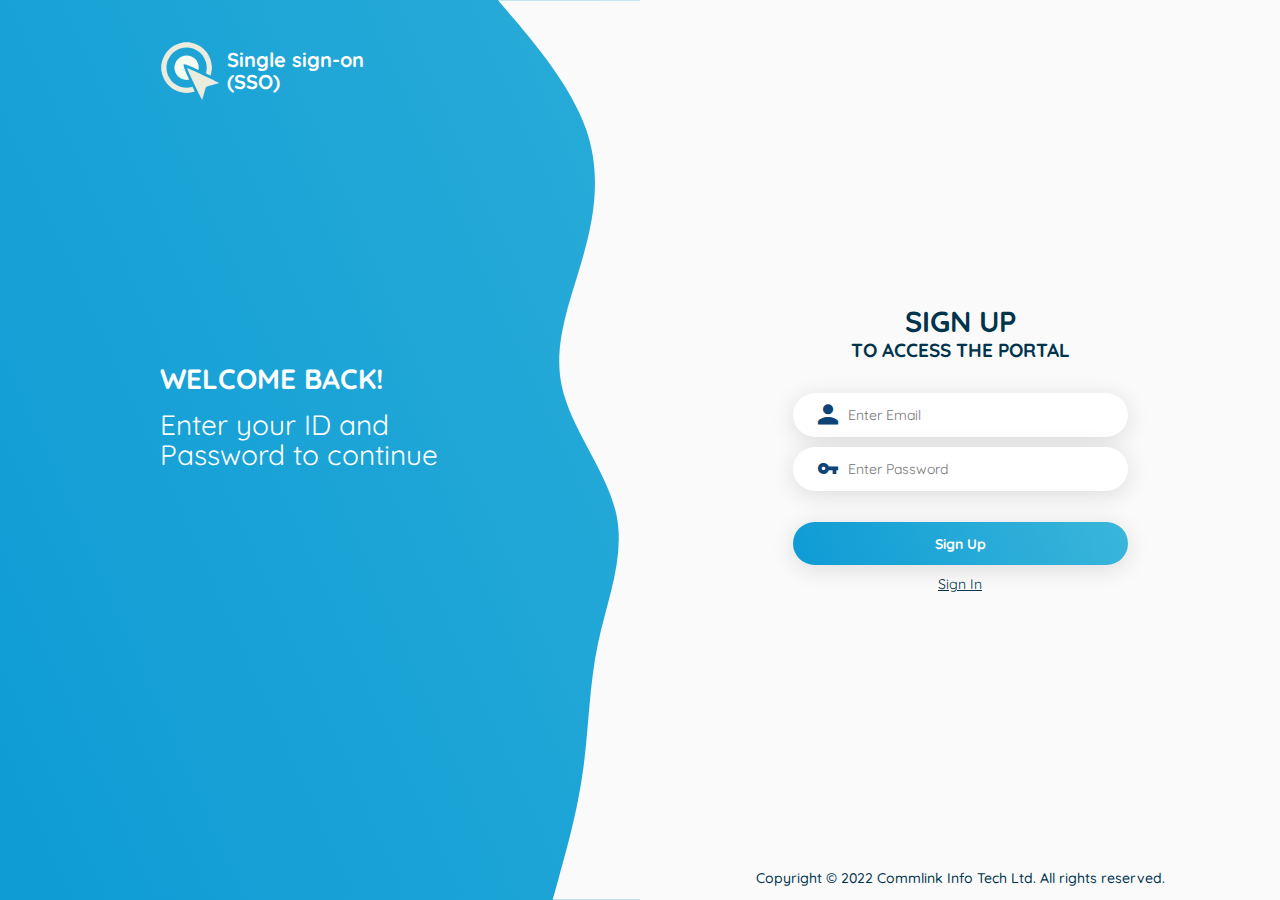
==== index.html @ ce375912 "dix errors index.html" ====
<!DOCTYPE html>
<html lang="en">

<head>
	<title>Single sign-on</title>
	<meta charset="UTF-8">
	<meta name="format-detection" content="telephone=no">
	<link rel="stylesheet" href="css/style.min.css?_v=20220908214740">
	<link rel="shortcut icon" href="favicon.ico">
	<meta name="viewport" content="width=device-width, initial-scale=1.0">
</head>

<body>
	<div class="wrapper">
		<main class="page page-homepage">
			<div class="page__container">
				<div class="page-welcome">
					<div class="page-welcome__wrapper">
						<a href="#" class="page-logo">
							<picture><source srcset="img/logo.webp" type="image/webp"><img class="page-logo__image" src="img/logo.png" alt="logo"></picture>
							<h2 class="page-logo__title">Single sign-on (SSO)</h2>
						</a>
						<div class="page-welcome-header">
							<h2 class="page-welcome__title">Welcome back!</h2>
							<p class="page-welcome__desc">Enter your ID and Password to continue</p>
						</div>
					</div>
				</div>
				<div class="page-sign">
					<div class="page-sign__wrapper">
						<div class="page-sign-body page-signUp">
							<h2 class="page-sign__title">sign up</h2>
							<h3 class="page-sign__subtitle">to access the portal</h3>
							<h3 class="page-sign__logged loggedTitle"></h3>
							<div class="sign-form">
								<div class="sign-form__email email"><input type="email" id="email" name="email" placeholder="Enter Email" maxlength="35"></div>
								<div class="sign-form__password password"><input type="password" id="password" name="password" placeholder="Enter Password" maxlength="30"></div>
								<input class="sign-form__button signUp" id="signUp" type="submit" name="signUp" value="Sign Up" />
								<input type="submit" class="sign-form__button login" id="login" name="login" value="Login" />
								<input type="submit" class="sign-form__button logout" id="logout" name="logout" value="logout" />
								<div class="sign-form__database showUsers"><input type="submit" class="sign-form__button " id="showUsers" name="showUsers" value="show all users" /></div>
								<button class="sign-form__subbutton goSignUp" type="submit">Sign Up</button>
								<button class="sign-form__subbutton goSignIn" type="submit">Sign In</button>
							</div>
						</div>
						<div class="page-sign__copy">Copyright © 2022 Commlink Info Tech Ltd. All rights reserved.</div>
					</div>
				</div>
			</div>
		</main>
	</div>
	

	<script src="js/app.min.js?_v=20220908214740"></script>

</body>



</html>
---- css/style.min.css ----
@font-face{font-family:icons;font-display:swap;src:url(../fonts/icons.woff2) format("woff2"),url(../fonts/icons.woff) format("woff");font-weight:400;font-style:normal}@font-face{font-family:Quicksand;font-display:swap;src:url(../fonts/Quicksand-Bold.woff2) format("woff2"),url(../fonts/Quicksand-Bold.woff) format("woff");font-weight:700;font-style:normal}@font-face{font-family:Quicksand;font-display:swap;src:url(../fonts/Quicksand-Medium.woff2) format("woff2"),url(../fonts/Quicksand-Medium.woff) format("woff");font-weight:500;font-style:normal}@font-face{font-family:Quicksand;font-display:swap;src:url(../fonts/Quicksand-Regular.woff2) format("woff2"),url(../fonts/Quicksand-Regular.woff) format("woff");font-weight:400;font-style:normal}.modal__close::before,.modal__content--alert::after,.modal__content--checked::after,.page-users__button::before,.sign-form__database::after,.sign-form__email::before,.sign-form__password::before,[class*=_icon-]:before{font-family:icons;font-style:normal;font-weight:400;font-variant:normal;text-transform:none;line-height:1;-webkit-font-smoothing:antialiased;-moz-osx-font-smoothing:grayscale}[class*=_icon-]:before{display:block}._icon-alert:before{content:"\e902"}._icon-arrow-btn:before{content:"\e903"}._icon-burger:before{content:"\e904"}._icon-check:before{content:"\e905"}._icon-close:before{content:"\e906"}._icon-close-arrow-back:before{content:"\e907"}._icon-database:before{content:"\e908"}._icon-home:before{content:"\e909"}._icon-password:before{content:"\e900"}._icon-user:before{content:"\e901"}*{padding:0;margin:0;border:0}*,:after,:before{-webkit-box-sizing:border-box;box-sizing:border-box}body,html{height:100%;min-width:320px}body{color:#00344d;line-height:1;font-family:Quicksand,sans-serif;font-size:.875rem;-ms-text-size-adjust:100%;-moz-text-size-adjust:100%;-webkit-text-size-adjust:100%;-webkit-font-smoothing:antialiased;-moz-osx-font-smoothing:grayscale}button,input,textarea{font-family:Quicksand,sans-serif;font-size:inherit}button{cursor:pointer;color:inherit;background-color:inherit}a{color:inherit}a:link,a:visited{text-decoration:none}a:hover{text-decoration:none}ul li{list-style:none}img{vertical-align:top}h1,h2,h3,h4,h5,h6{font-weight:inherit;font-size:inherit}.lock body{overflow:hidden;-ms-touch-action:none;touch-action:none}.wrapper{min-height:100%;display:-webkit-box;display:-ms-flexbox;display:flex;-webkit-box-orient:vertical;-webkit-box-direction:normal;-ms-flex-direction:column;flex-direction:column;overflow:hidden}.wrapper>main{-webkit-box-flex:1;-ms-flex:1 1 auto;flex:1 1 auto}.wrapper>*{min-width:0}body{background-color:#fafafa}.page{display:-webkit-box;display:-ms-flexbox;display:flex}.page__container{width:2560px;display:-webkit-box;display:-ms-flexbox;display:flex;-webkit-box-pack:justify;-ms-flex-pack:justify;justify-content:space-between;background:-o-linear-gradient(203.94deg,#3ab6da 0,#3ab6da .01%,#0f9cd5 96.92%);background:linear-gradient(246.06deg,#3ab6da 0,#3ab6da .01%,#0f9cd5 96.92%)}.page-logo{display:-webkit-box;display:-ms-flexbox;display:flex;-ms-flex-item-align:start;align-self:flex-start;-webkit-box-align:center;-ms-flex-align:center;align-items:center;gap:7px}.page-logo__title{width:137px;font-size:1.25rem;line-height:1.1}.page-welcome{position:relative;padding-top:40px;width:100%;height:100%;color:#fff;font-weight:700;font-size:1.75rem;display:-webkit-box;display:-ms-flexbox;display:flex;-ms-flex-wrap:wrap;flex-wrap:wrap;-ms-flex-line-pack:justify;align-content:space-between}.page-welcome::before{content:"";position:absolute;background:url(../img/ex.svg);background-repeat:no-repeat;background-size:contain;background-position:100% 100%;background-color:transparent;-webkit-transform:rotate(0);-ms-transform:rotate(0);transform:rotate(0);bottom:0;right:-40px;width:100%;height:100%}.page-welcome__wrapper{width:320px;margin:0 auto;height:50%;display:-webkit-box;display:-ms-flexbox;display:flex;-ms-flex-wrap:wrap;flex-wrap:wrap;-ms-flex-line-pack:justify;align-content:space-between}.page-welcome__desc,.page-welcome__title{line-height:1.0714285714}.page-welcome__title{padding-top:205px;margin:0 0 16px 0;text-transform:uppercase}.page-welcome__desc{width:320px;font-weight:400}.page-sign{background:#fafafa;width:100%;height:100%;display:-webkit-box;display:-ms-flexbox;display:flex;-webkit-box-orient:horizontal;-webkit-box-direction:reverse;-ms-flex-direction:row-reverse;flex-direction:row-reverse;-webkit-box-align:end;-ms-flex-align:end;align-items:end}.page-sign-body{width:100%}.page-sign__wrapper{margin:0 auto;width:420px;height:66%;display:-webkit-box;display:-ms-flexbox;display:flex;-webkit-box-align:end;-ms-flex-align:end;align-items:flex-end;-ms-flex-wrap:wrap;flex-wrap:wrap;-ms-flex-line-pack:justify;align-content:space-between;z-index:100}.page-sign-header{margin:0 auto}.page-sign__subtitle,.page-sign__title{text-align:center;font-weight:700;text-transform:uppercase}.page-sign__title{font-size:1.8125rem;line-height:1.0344827586}.page-sign__subtitle{font-size:1.1875rem;line-height:1.5789473684;margin:0 0 27px 0}.page-sign__logged{width:100%;text-align:center;font-size:1.1875rem;line-height:1.2105263158;margin:0 0 35px 0}.page-sign__copy{line-height:1.7142857143;font-weight:500;padding:10px 0;margin:0 auto}.sign-form{display:-webkit-box;display:-ms-flexbox;display:flex;-webkit-box-orient:vertical;-webkit-box-direction:normal;-ms-flex-direction:column;flex-direction:column;width:365px;margin:0 auto;padding-right:15px;padding-left:15px}.sign-form input{width:100%;-webkit-box-shadow:0 4px 23px rgba(0,0,0,.12);box-shadow:0 4px 23px rgba(0,0,0,.12);border-radius:50px;padding:13px 55px 13px 55px;margin-bottom:10px}.sign-form input[type=email]{padding:13px 25px 13px 55px}.sign-form__email,.sign-form__password{position:relative;width:100%}.sign-form__email::before,.sign-form__password::before{display:block;font-size:1.375rem;position:absolute;top:10px;left:24px;z-index:10;color:#0e4375}.sign-form__email::before{content:"\e901"}.sign-form__password{margin:0 0 21px 0}.sign-form__password::before{content:"\e900"}.sign-form__button,.sign-form__subbutton{cursor:pointer}.sign-form__button{font-weight:700;color:#fff;height:43px;background:-o-linear-gradient(203.94deg,#3ab6da 0,#0f9cd5 96.92%);background:linear-gradient(246.06deg,#3ab6da 0,#0f9cd5 96.92%);border-radius:25px;margin:0 0 24px 0}.sign-form__subbutton{border:transparent;text-decoration:underline}.sign-form__database{position:relative;width:100%}.sign-form__database::after{content:"\e908";font-size:1.375rem;position:absolute;top:11px;right:30px;z-index:10;color:#fff;width:20px;height:20px}.users{padding:15px;background-color:#fafafa}.users__title{font-size:2rem;font-weight:700}.users__emails{display:-webkit-box;display:-ms-flexbox;display:flex;padding:10px}@supports (font-size:clamp(0.875rem ,0.7857142857rem + 0.4464285714vw ,1.5rem)){.users__emails{font-size:clamp(.875rem ,.7857142857rem + .4464285714vw ,1.5rem)}}@supports not (font-size:clamp(0.875rem ,0.7857142857rem + 0.4464285714vw ,1.5rem)){.users__emails{font-size:calc(.875rem + .625 * (100vw - 20rem)/ 140)}}.users__emails ul{padding:10px}.users__emails ul li{display:-webkit-box;display:-ms-flexbox;display:flex;position:relative;font-weight:500;margin-bottom:18px}.users__emails ul li::after{content:"";display:block;position:absolute;top:2px;left:-25px;width:20px;height:20px;background:url(../img/firebase.svg) center/cover no-repeat}[class*=-ibg]{position:relative}[class*=-ibg] img{position:absolute;width:100%;height:100%;top:0;left:0;-o-object-fit:cover;object-fit:cover}[class*=-ibg_contain] img{-o-object-fit:contain;object-fit:contain}.button:focus-visible,a:focus-visible{-webkit-transition:0s;-o-transition:0s;transition:0s;outline:3px solid #036fc6;outline-offset:2px}#login,#logout,.goSignUp,.loggedTitle{display:none}.modal{position:absolute;display:none;width:100%;height:100%;top:0;left:0;bottom:0;right:0}.modal.is-visible{display:-webkit-box;display:-ms-flexbox;display:flex}.modal__content{position:absolute;margin:0 auto;top:-70px;left:0;right:0;display:-webkit-box;display:-ms-flexbox;display:flex;-webkit-box-align:center;-ms-flex-align:center;align-items:center;-webkit-box-pack:center;-ms-flex-pack:center;justify-content:center;width:-webkit-fit-content;width:-moz-fit-content;width:fit-content;height:70px;background-color:#fff;border-radius:10px;-webkit-box-shadow:0 2px 3px 0 rgba(60,64,67,.3),0 6px 10px 4px rgba(60,64,67,.15);box-shadow:0 2px 3px 0 rgba(60,64,67,.3),0 6px 10px 4px rgba(60,64,67,.15)}.modal__content--checked::after{display:block;content:"\e905";font-size:2.25rem;position:absolute;top:16px;right:15px;z-index:999999;color:#07cc28}.modal__content--alert::after{display:block;content:"\e902";font-size:2.25rem;position:absolute;top:16px;right:15px;color:#f1e313;z-index:1}.modal__close{position:absolute;top:3px;left:3px}.modal__close::before{display:block;content:"\e906";font-size:1.125rem}.modal__text{display:-webkit-box;display:-ms-flexbox;display:flex;padding:120px;font-size:1.125rem}@-webkit-keyframes loadAlert{0%{top:-70px}100%{top:10px}}@keyframes loadAlert{0%{top:-70px}100%{top:10px}}@-webkit-keyframes closeAlert{0%{top:10px}100%{top:-70px}}@keyframes closeAlert{0%{top:10px}100%{top:-70px}}.header__container{display:-webkit-box;display:-ms-flexbox;display:flex;-webkit-box-align:center;-ms-flex-align:center;align-items:center;-webkit-box-pack:justify;-ms-flex-pack:justify;justify-content:space-between;background-color:#0e4375;color:#fff;padding:0 15px}.page-logo-users{padding-bottom:0}.page-users__button{position:relative;display:-webkit-box;display:-ms-flexbox;display:flex;-webkit-box-align:center;-ms-flex-align:center;align-items:center;font-size:1.1875rem}.page-users__button::before{content:"\e909";font-size:1.375rem;position:absolute;color:#fff;background-color:#fff;border-radius:50%;padding:8px;left:-44px;display:-webkit-box;display:-ms-flexbox;display:flex;-webkit-box-pack:center;-ms-flex-pack:center;justify-content:center;-webkit-box-align:center;-ms-flex-align:center;align-items:center;color:#0e4375}@media (max-width:47.99875em){.page__container{-webkit-box-orient:vertical;-webkit-box-direction:normal;-ms-flex-direction:column;flex-direction:column;-webkit-box-align:center;-ms-flex-align:center;align-items:center;-webkit-box-pack:center;-ms-flex-pack:center;justify-content:center}.page-logo{padding-bottom:30px}.page-logo__title{width:100%}.page-welcome{height:60%;padding-top:30px;background:url(../img/vector1.svg);background-repeat:no-repeat;background-color:transparent;background-size:contain;background-position:100% 100%}.page-welcome::before{display:none}.page-welcome-header{text-align:center}.page-welcome__wrapper{height:100%;-ms-flex-line-pack:start;align-content:start;-webkit-box-pack:center;-ms-flex-pack:center;justify-content:center}.page-welcome__title{padding-top:10px}.page-welcome__desc{padding-bottom:110px}.page-sign{-webkit-box-align:start;-ms-flex-align:start;align-items:flex-start;margin-top:-1px}.page-sign__wrapper{height:100%;width:100%;max-width:600px;-webkit-box-pack:center;-ms-flex-pack:center;justify-content:center}.page-sign__copy{padding:10px 35px;font-size:12px;text-align:center}.sign-form{width:100%;-webkit-box-align:center;-ms-flex-align:center;align-items:center}.sign-form input{display:-webkit-box;display:-ms-flexbox;display:flex;-webkit-box-pack:center;-ms-flex-pack:center;justify-content:center}}@media (max-width:29.99875em){.page-sign__logged{font-size:.9375rem}.modal__content{width:95%;margin:0 10px}.modal__text{padding:15px;font-size:.875rem}.users-logo__title{display:none}}@media (max-height:600px){.page-welcome::before{right:-25px}}
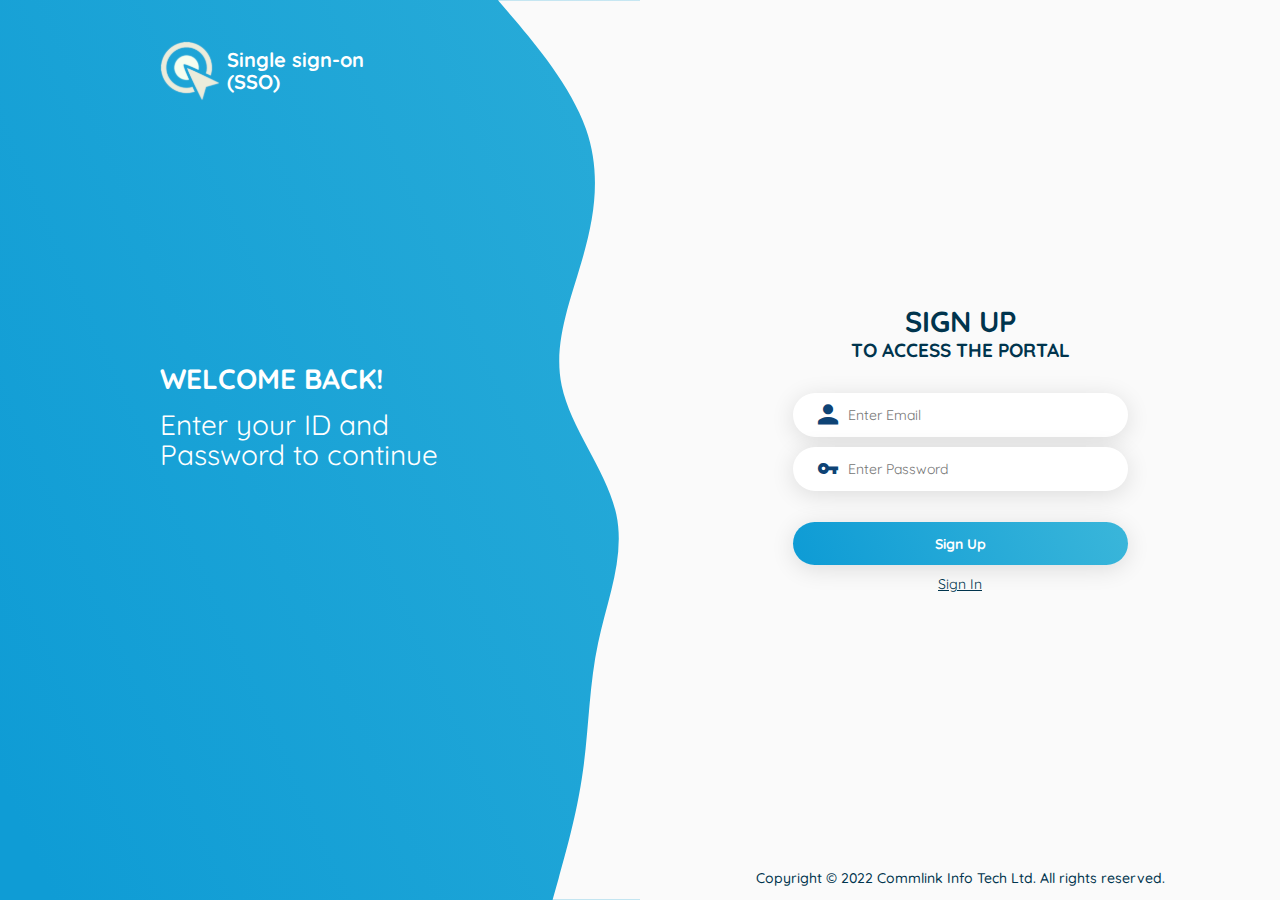
==== commit 7d537c23: "fix img" ====
--- a/index.html
+++ b/index.html
@@ -5,7 +5,7 @@
 	<title>Single sign-on</title>
 	<meta charset="UTF-8">
 	<meta name="format-detection" content="telephone=no">
-	<link rel="stylesheet" href="css/style.min.css?_v=20220908214740">
+	<link rel="stylesheet" href="css/style.min.css?_v=20220908223127">
 	<link rel="shortcut icon" href="favicon.ico">
 	<meta name="viewport" content="width=device-width, initial-scale=1.0">
 </head>
@@ -17,7 +17,7 @@
 				<div class="page-welcome">
 					<div class="page-welcome__wrapper">
 						<a href="#" class="page-logo">
-							<picture><source srcset="img/logo.webp" type="image/webp"><img class="page-logo__image" src="img/logo.png" alt="logo"></picture>
+							<img class="page-logo__image" src="img/logo.svg" alt="logo">
 							<h2 class="page-logo__title">Single sign-on (SSO)</h2>
 						</a>
 						<div class="page-welcome-header">
@@ -31,7 +31,7 @@
 						<div class="page-sign-body page-signUp">
 							<h2 class="page-sign__title">sign up</h2>
 							<h3 class="page-sign__subtitle">to access the portal</h3>
-							<h3 class="page-sign__logged loggedTitle"></h3>
+							<h3 class="page-sign__logged loggedTitle">Welcome user</h3>
 							<div class="sign-form">
 								<div class="sign-form__email email"><input type="email" id="email" name="email" placeholder="Enter Email" maxlength="35"></div>
 								<div class="sign-form__password password"><input type="password" id="password" name="password" placeholder="Enter Password" maxlength="30"></div>
@@ -47,11 +47,20 @@
 					</div>
 				</div>
 			</div>
-		</main>
 	</div>
-	
+	<div id="modal" aria-hidden="true" class="modal">
+		<div class="modal__wrapper">
+			<div class="modal__content">
+				<div class="modal__text">
+				</div>
+			</div>
+		</div>
+	</div>
 
-	<script src="js/app.min.js?_v=20220908214740"></script>
+
+	</main>
+	</div>
+	<script src="js/app.min.js?_v=20220908223127"></script>
 
 </body>
 
--- a/css/style.min.css
+++ b/css/style.min.css
@@ -1 +1 @@
-@font-face{font-family:icons;font-display:swap;src:url(../fonts/icons.woff2) format("woff2"),url(../fonts/icons.woff) format("woff");font-weight:400;font-style:normal}@font-face{font-family:Quicksand;font-display:swap;src:url(../fonts/Quicksand-Bold.woff2) format("woff2"),url(../fonts/Quicksand-Bold.woff) format("woff");font-weight:700;font-style:normal}@font-face{font-family:Quicksand;font-display:swap;src:url(../fonts/Quicksand-Medium.woff2) format("woff2"),url(../fonts/Quicksand-Medium.woff) format("woff");font-weight:500;font-style:normal}@font-face{font-family:Quicksand;font-display:swap;src:url(../fonts/Quicksand-Regular.woff2) format("woff2"),url(../fonts/Quicksand-Regular.woff) format("woff");font-weight:400;font-style:normal}.modal__close::before,.modal__content--alert::after,.modal__content--checked::after,.page-users__button::before,.sign-form__database::after,.sign-form__email::before,.sign-form__password::before,[class*=_icon-]:before{font-family:icons;font-style:normal;font-weight:400;font-variant:normal;text-transform:none;line-height:1;-webkit-font-smoothing:antialiased;-moz-osx-font-smoothing:grayscale}[class*=_icon-]:before{display:block}._icon-alert:before{content:"\e902"}._icon-arrow-btn:before{content:"\e903"}._icon-burger:before{content:"\e904"}._icon-check:before{content:"\e905"}._icon-close:before{content:"\e906"}._icon-close-arrow-back:before{content:"\e907"}._icon-database:before{content:"\e908"}._icon-home:before{content:"\e909"}._icon-password:before{content:"\e900"}._icon-user:before{content:"\e901"}*{padding:0;margin:0;border:0}*,:after,:before{-webkit-box-sizing:border-box;box-sizing:border-box}body,html{height:100%;min-width:320px}body{color:#00344d;line-height:1;font-family:Quicksand,sans-serif;font-size:.875rem;-ms-text-size-adjust:100%;-moz-text-size-adjust:100%;-webkit-text-size-adjust:100%;-webkit-font-smoothing:antialiased;-moz-osx-font-smoothing:grayscale}button,input,textarea{font-family:Quicksand,sans-serif;font-size:inherit}button{cursor:pointer;color:inherit;background-color:inherit}a{color:inherit}a:link,a:visited{text-decoration:none}a:hover{text-decoration:none}ul li{list-style:none}img{vertical-align:top}h1,h2,h3,h4,h5,h6{font-weight:inherit;font-size:inherit}.lock body{overflow:hidden;-ms-touch-action:none;touch-action:none}.wrapper{min-height:100%;display:-webkit-box;display:-ms-flexbox;display:flex;-webkit-box-orient:vertical;-webkit-box-direction:normal;-ms-flex-direction:column;flex-direction:column;overflow:hidden}.wrapper>main{-webkit-box-flex:1;-ms-flex:1 1 auto;flex:1 1 auto}.wrapper>*{min-width:0}body{background-color:#fafafa}.page{display:-webkit-box;display:-ms-flexbox;display:flex}.page__container{width:2560px;display:-webkit-box;display:-ms-flexbox;display:flex;-webkit-box-pack:justify;-ms-flex-pack:justify;justify-content:space-between;background:-o-linear-gradient(203.94deg,#3ab6da 0,#3ab6da .01%,#0f9cd5 96.92%);background:linear-gradient(246.06deg,#3ab6da 0,#3ab6da .01%,#0f9cd5 96.92%)}.page-logo{display:-webkit-box;display:-ms-flexbox;display:flex;-ms-flex-item-align:start;align-self:flex-start;-webkit-box-align:center;-ms-flex-align:center;align-items:center;gap:7px}.page-logo__title{width:137px;font-size:1.25rem;line-height:1.1}.page-welcome{position:relative;padding-top:40px;width:100%;height:100%;color:#fff;font-weight:700;font-size:1.75rem;display:-webkit-box;display:-ms-flexbox;display:flex;-ms-flex-wrap:wrap;flex-wrap:wrap;-ms-flex-line-pack:justify;align-content:space-between}.page-welcome::before{content:"";position:absolute;background:url(../img/ex.svg);background-repeat:no-repeat;background-size:contain;background-position:100% 100%;background-color:transparent;-webkit-transform:rotate(0);-ms-transform:rotate(0);transform:rotate(0);bottom:0;right:-40px;width:100%;height:100%}.page-welcome__wrapper{width:320px;margin:0 auto;height:50%;display:-webkit-box;display:-ms-flexbox;display:flex;-ms-flex-wrap:wrap;flex-wrap:wrap;-ms-flex-line-pack:justify;align-content:space-between}.page-welcome__desc,.page-welcome__title{line-height:1.0714285714}.page-welcome__title{padding-top:205px;margin:0 0 16px 0;text-transform:uppercase}.page-welcome__desc{width:320px;font-weight:400}.page-sign{background:#fafafa;width:100%;height:100%;display:-webkit-box;display:-ms-flexbox;display:flex;-webkit-box-orient:horizontal;-webkit-box-direction:reverse;-ms-flex-direction:row-reverse;flex-direction:row-reverse;-webkit-box-align:end;-ms-flex-align:end;align-items:end}.page-sign-body{width:100%}.page-sign__wrapper{margin:0 auto;width:420px;height:66%;display:-webkit-box;display:-ms-flexbox;display:flex;-webkit-box-align:end;-ms-flex-align:end;align-items:flex-end;-ms-flex-wrap:wrap;flex-wrap:wrap;-ms-flex-line-pack:justify;align-content:space-between;z-index:100}.page-sign-header{margin:0 auto}.page-sign__subtitle,.page-sign__title{text-align:center;font-weight:700;text-transform:uppercase}.page-sign__title{font-size:1.8125rem;line-height:1.0344827586}.page-sign__subtitle{font-size:1.1875rem;line-height:1.5789473684;margin:0 0 27px 0}.page-sign__logged{width:100%;text-align:center;font-size:1.1875rem;line-height:1.2105263158;margin:0 0 35px 0}.page-sign__copy{line-height:1.7142857143;font-weight:500;padding:10px 0;margin:0 auto}.sign-form{display:-webkit-box;display:-ms-flexbox;display:flex;-webkit-box-orient:vertical;-webkit-box-direction:normal;-ms-flex-direction:column;flex-direction:column;width:365px;margin:0 auto;padding-right:15px;padding-left:15px}.sign-form input{width:100%;-webkit-box-shadow:0 4px 23px rgba(0,0,0,.12);box-shadow:0 4px 23px rgba(0,0,0,.12);border-radius:50px;padding:13px 55px 13px 55px;margin-bottom:10px}.sign-form input[type=email]{padding:13px 25px 13px 55px}.sign-form__email,.sign-form__password{position:relative;width:100%}.sign-form__email::before,.sign-form__password::before{display:block;font-size:1.375rem;position:absolute;top:10px;left:24px;z-index:10;color:#0e4375}.sign-form__email::before{content:"\e901"}.sign-form__password{margin:0 0 21px 0}.sign-form__password::before{content:"\e900"}.sign-form__button,.sign-form__subbutton{cursor:pointer}.sign-form__button{font-weight:700;color:#fff;height:43px;background:-o-linear-gradient(203.94deg,#3ab6da 0,#0f9cd5 96.92%);background:linear-gradient(246.06deg,#3ab6da 0,#0f9cd5 96.92%);border-radius:25px;margin:0 0 24px 0}.sign-form__subbutton{border:transparent;text-decoration:underline}.sign-form__database{position:relative;width:100%}.sign-form__database::after{content:"\e908";font-size:1.375rem;position:absolute;top:11px;right:30px;z-index:10;color:#fff;width:20px;height:20px}.users{padding:15px;background-color:#fafafa}.users__title{font-size:2rem;font-weight:700}.users__emails{display:-webkit-box;display:-ms-flexbox;display:flex;padding:10px}@supports (font-size:clamp(0.875rem ,0.7857142857rem + 0.4464285714vw ,1.5rem)){.users__emails{font-size:clamp(.875rem ,.7857142857rem + .4464285714vw ,1.5rem)}}@supports not (font-size:clamp(0.875rem ,0.7857142857rem + 0.4464285714vw ,1.5rem)){.users__emails{font-size:calc(.875rem + .625 * (100vw - 20rem)/ 140)}}.users__emails ul{padding:10px}.users__emails ul li{display:-webkit-box;display:-ms-flexbox;display:flex;position:relative;font-weight:500;margin-bottom:18px}.users__emails ul li::after{content:"";display:block;position:absolute;top:2px;left:-25px;width:20px;height:20px;background:url(../img/firebase.svg) center/cover no-repeat}[class*=-ibg]{position:relative}[class*=-ibg] img{position:absolute;width:100%;height:100%;top:0;left:0;-o-object-fit:cover;object-fit:cover}[class*=-ibg_contain] img{-o-object-fit:contain;object-fit:contain}.button:focus-visible,a:focus-visible{-webkit-transition:0s;-o-transition:0s;transition:0s;outline:3px solid #036fc6;outline-offset:2px}#login,#logout,.goSignUp,.loggedTitle{display:none}.modal{position:absolute;display:none;width:100%;height:100%;top:0;left:0;bottom:0;right:0}.modal.is-visible{display:-webkit-box;display:-ms-flexbox;display:flex}.modal__content{position:absolute;margin:0 auto;top:-70px;left:0;right:0;display:-webkit-box;display:-ms-flexbox;display:flex;-webkit-box-align:center;-ms-flex-align:center;align-items:center;-webkit-box-pack:center;-ms-flex-pack:center;justify-content:center;width:-webkit-fit-content;width:-moz-fit-content;width:fit-content;height:70px;background-color:#fff;border-radius:10px;-webkit-box-shadow:0 2px 3px 0 rgba(60,64,67,.3),0 6px 10px 4px rgba(60,64,67,.15);box-shadow:0 2px 3px 0 rgba(60,64,67,.3),0 6px 10px 4px rgba(60,64,67,.15)}.modal__content--checked::after{display:block;content:"\e905";font-size:2.25rem;position:absolute;top:16px;right:15px;z-index:999999;color:#07cc28}.modal__content--alert::after{display:block;content:"\e902";font-size:2.25rem;position:absolute;top:16px;right:15px;color:#f1e313;z-index:1}.modal__close{position:absolute;top:3px;left:3px}.modal__close::before{display:block;content:"\e906";font-size:1.125rem}.modal__text{display:-webkit-box;display:-ms-flexbox;display:flex;padding:120px;font-size:1.125rem}@-webkit-keyframes loadAlert{0%{top:-70px}100%{top:10px}}@keyframes loadAlert{0%{top:-70px}100%{top:10px}}@-webkit-keyframes closeAlert{0%{top:10px}100%{top:-70px}}@keyframes closeAlert{0%{top:10px}100%{top:-70px}}.header__container{display:-webkit-box;display:-ms-flexbox;display:flex;-webkit-box-align:center;-ms-flex-align:center;align-items:center;-webkit-box-pack:justify;-ms-flex-pack:justify;justify-content:space-between;background-color:#0e4375;color:#fff;padding:0 15px}.page-logo-users{padding-bottom:0}.page-users__button{position:relative;display:-webkit-box;display:-ms-flexbox;display:flex;-webkit-box-align:center;-ms-flex-align:center;align-items:center;font-size:1.1875rem}.page-users__button::before{content:"\e909";font-size:1.375rem;position:absolute;color:#fff;background-color:#fff;border-radius:50%;padding:8px;left:-44px;display:-webkit-box;display:-ms-flexbox;display:flex;-webkit-box-pack:center;-ms-flex-pack:center;justify-content:center;-webkit-box-align:center;-ms-flex-align:center;align-items:center;color:#0e4375}@media (max-width:47.99875em){.page__container{-webkit-box-orient:vertical;-webkit-box-direction:normal;-ms-flex-direction:column;flex-direction:column;-webkit-box-align:center;-ms-flex-align:center;align-items:center;-webkit-box-pack:center;-ms-flex-pack:center;justify-content:center}.page-logo{padding-bottom:30px}.page-logo__title{width:100%}.page-welcome{height:60%;padding-top:30px;background:url(../img/vector1.svg);background-repeat:no-repeat;background-color:transparent;background-size:contain;background-position:100% 100%}.page-welcome::before{display:none}.page-welcome-header{text-align:center}.page-welcome__wrapper{height:100%;-ms-flex-line-pack:start;align-content:start;-webkit-box-pack:center;-ms-flex-pack:center;justify-content:center}.page-welcome__title{padding-top:10px}.page-welcome__desc{padding-bottom:110px}.page-sign{-webkit-box-align:start;-ms-flex-align:start;align-items:flex-start;margin-top:-1px}.page-sign__wrapper{height:100%;width:100%;max-width:600px;-webkit-box-pack:center;-ms-flex-pack:center;justify-content:center}.page-sign__copy{padding:10px 35px;font-size:12px;text-align:center}.sign-form{width:100%;-webkit-box-align:center;-ms-flex-align:center;align-items:center}.sign-form input{display:-webkit-box;display:-ms-flexbox;display:flex;-webkit-box-pack:center;-ms-flex-pack:center;justify-content:center}}@media (max-width:29.99875em){.page-sign__logged{font-size:.9375rem}.modal__content{width:95%;margin:0 10px}.modal__text{padding:15px;font-size:.875rem}.users-logo__title{display:none}}@media (max-height:600px){.page-welcome::before{right:-25px}}+@font-face{font-family:icons;font-display:swap;src:url(../fonts/icons.woff2) format("woff2"),url(../fonts/icons.woff) format("woff");font-weight:400;font-style:normal}@font-face{font-family:Quicksand;font-display:swap;src:url(../fonts/Quicksand-Bold.woff2) format("woff2"),url(../fonts/Quicksand-Bold.woff) format("woff");font-weight:700;font-style:normal}@font-face{font-family:Quicksand;font-display:swap;src:url(../fonts/Quicksand-Medium.woff2) format("woff2"),url(../fonts/Quicksand-Medium.woff) format("woff");font-weight:500;font-style:normal}@font-face{font-family:Quicksand;font-display:swap;src:url(../fonts/Quicksand-Regular.woff2) format("woff2"),url(../fonts/Quicksand-Regular.woff) format("woff");font-weight:400;font-style:normal}.modal__close::before,.modal__content--alert::after,.modal__content--checked::after,.page-users__button::before,.sign-form__database::after,.sign-form__email::before,.sign-form__password::before,[class*=_icon-]:before{font-family:icons;font-style:normal;font-weight:400;font-variant:normal;text-transform:none;line-height:1;-webkit-font-smoothing:antialiased;-moz-osx-font-smoothing:grayscale}[class*=_icon-]:before{display:block}._icon-alert:before{content:"\e902"}._icon-arrow-btn:before{content:"\e903"}._icon-burger:before{content:"\e904"}._icon-check:before{content:"\e905"}._icon-close:before{content:"\e906"}._icon-close-arrow-back:before{content:"\e907"}._icon-database:before{content:"\e908"}._icon-home:before{content:"\e909"}._icon-password:before{content:"\e900"}._icon-user:before{content:"\e901"}*{padding:0;margin:0;border:0}*,:after,:before{-webkit-box-sizing:border-box;box-sizing:border-box}body,html{height:100%;min-width:320px}body{color:#00344d;line-height:1;font-family:Quicksand,sans-serif;font-size:.875rem;-ms-text-size-adjust:100%;-moz-text-size-adjust:100%;-webkit-text-size-adjust:100%;-webkit-font-smoothing:antialiased;-moz-osx-font-smoothing:grayscale}button,input,textarea{font-family:Quicksand,sans-serif;font-size:inherit}button{cursor:pointer;color:inherit;background-color:inherit}a{color:inherit}a:link,a:visited{text-decoration:none}a:hover{text-decoration:none}ul li{list-style:none}img{vertical-align:top}h1,h2,h3,h4,h5,h6{font-weight:inherit;font-size:inherit}.lock body{overflow:hidden;-ms-touch-action:none;touch-action:none}.wrapper{min-height:100%;display:-webkit-box;display:-ms-flexbox;display:flex;-webkit-box-orient:vertical;-webkit-box-direction:normal;-ms-flex-direction:column;flex-direction:column;overflow:hidden}.wrapper>main{-webkit-box-flex:1;-ms-flex:1 1 auto;flex:1 1 auto}.wrapper>*{min-width:0}body{background-color:#fafafa}.page{display:-webkit-box;display:-ms-flexbox;display:flex}.page__container{width:2560px;display:-webkit-box;display:-ms-flexbox;display:flex;-webkit-box-pack:justify;-ms-flex-pack:justify;justify-content:space-between;background:-o-linear-gradient(203.94deg,#3ab6da 0,#3ab6da .01%,#0f9cd5 96.92%);background:linear-gradient(246.06deg,#3ab6da 0,#3ab6da .01%,#0f9cd5 96.92%)}.page-logo{display:-webkit-box;display:-ms-flexbox;display:flex;-ms-flex-item-align:start;align-self:flex-start;-webkit-box-align:center;-ms-flex-align:center;align-items:center;gap:7px}.page-logo__title{width:137px;font-size:1.25rem;line-height:1.1}.page-welcome{position:relative;padding-top:40px;width:100%;height:100%;color:#fff;font-weight:700;font-size:1.75rem;display:-webkit-box;display:-ms-flexbox;display:flex;-ms-flex-wrap:wrap;flex-wrap:wrap;-ms-flex-line-pack:justify;align-content:space-between}.page-welcome::before{content:"";position:absolute;background:url(../img/vector.svg);background-repeat:no-repeat;background-size:contain;background-position:100% 100%;background-color:transparent;-webkit-transform:rotate(0);-ms-transform:rotate(0);transform:rotate(0);bottom:0;right:-40px;width:100%;height:100%}.page-welcome__wrapper{width:320px;margin:0 auto;height:50%;display:-webkit-box;display:-ms-flexbox;display:flex;-ms-flex-wrap:wrap;flex-wrap:wrap;-ms-flex-line-pack:justify;align-content:space-between}.page-welcome__desc,.page-welcome__title{line-height:1.0714285714}.page-welcome__title{padding-top:205px;margin:0 0 16px 0;text-transform:uppercase}.page-welcome__desc{width:320px;font-weight:400}.page-sign{background:#fafafa;width:100%;height:100%;display:-webkit-box;display:-ms-flexbox;display:flex;-webkit-box-orient:horizontal;-webkit-box-direction:reverse;-ms-flex-direction:row-reverse;flex-direction:row-reverse;-webkit-box-align:end;-ms-flex-align:end;align-items:end}.page-sign-body{width:100%}.page-sign__wrapper{margin:0 auto;width:420px;height:66%;display:-webkit-box;display:-ms-flexbox;display:flex;-webkit-box-align:end;-ms-flex-align:end;align-items:flex-end;-ms-flex-wrap:wrap;flex-wrap:wrap;-ms-flex-line-pack:justify;align-content:space-between;z-index:100}.page-sign-header{margin:0 auto}.page-sign__subtitle,.page-sign__title{text-align:center;font-weight:700;text-transform:uppercase}.page-sign__title{font-size:1.8125rem;line-height:1.0344827586}.page-sign__subtitle{font-size:1.1875rem;line-height:1.5789473684;margin:0 0 27px 0}.page-sign__logged{width:100%;text-align:center;font-size:1.1875rem;line-height:1.2105263158;margin:0 0 35px 0}.page-sign__copy{line-height:1.7142857143;font-weight:500;padding:10px 0;margin:0 auto}.sign-form{display:-webkit-box;display:-ms-flexbox;display:flex;-webkit-box-orient:vertical;-webkit-box-direction:normal;-ms-flex-direction:column;flex-direction:column;width:365px;margin:0 auto;padding-right:15px;padding-left:15px}.sign-form input{width:100%;-webkit-box-shadow:0 4px 23px rgba(0,0,0,.12);box-shadow:0 4px 23px rgba(0,0,0,.12);border-radius:50px;padding:13px 55px 13px 55px;margin-bottom:10px}.sign-form input[type=email]{padding:13px 25px 13px 55px}.sign-form__email,.sign-form__password{position:relative;width:100%}.sign-form__email::before,.sign-form__password::before{display:block;font-size:1.375rem;position:absolute;top:10px;left:24px;z-index:10;color:#0e4375}.sign-form__email::before{content:"\e901"}.sign-form__password{margin:0 0 21px 0}.sign-form__password::before{content:"\e900"}.sign-form__button,.sign-form__subbutton{cursor:pointer}.sign-form__button{font-weight:700;color:#fff;height:43px;background:-o-linear-gradient(203.94deg,#3ab6da 0,#0f9cd5 96.92%);background:linear-gradient(246.06deg,#3ab6da 0,#0f9cd5 96.92%);border-radius:25px;margin:0 0 24px 0}.sign-form__subbutton{border:transparent;text-decoration:underline}.sign-form__database{position:relative;width:100%}.sign-form__database::after{content:"\e908";font-size:1.375rem;position:absolute;top:11px;right:30px;z-index:10;color:#fff;width:20px;height:20px}.users{padding:15px;background-color:#fafafa}.users__title{font-size:2rem;font-weight:700}.users__emails{display:-webkit-box;display:-ms-flexbox;display:flex;padding:10px}@supports (font-size:clamp(0.875rem ,0.7857142857rem + 0.4464285714vw ,1.5rem)){.users__emails{font-size:clamp(.875rem ,.7857142857rem + .4464285714vw ,1.5rem)}}@supports not (font-size:clamp(0.875rem ,0.7857142857rem + 0.4464285714vw ,1.5rem)){.users__emails{font-size:calc(.875rem + .625 * (100vw - 20rem)/ 140)}}.users__emails ul{padding:10px}.users__emails ul li{display:-webkit-box;display:-ms-flexbox;display:flex;position:relative;font-weight:500;margin-bottom:18px}.users__emails ul li::after{content:"";display:block;position:absolute;top:2px;left:-25px;width:20px;height:20px;background:url(../img/firebase.svg) center/cover no-repeat}[class*=-ibg]{position:relative}[class*=-ibg] img{position:absolute;width:100%;height:100%;top:0;left:0;-o-object-fit:cover;object-fit:cover}[class*=-ibg_contain] img{-o-object-fit:contain;object-fit:contain}.button:focus-visible,a:focus-visible{-webkit-transition:0s;-o-transition:0s;transition:0s;outline:3px solid #036fc6;outline-offset:2px}#login,#logout,.goSignUp,.loggedTitle{display:none}.modal{position:absolute;display:none;width:100%;height:100%;top:0;left:0;bottom:0;right:0}.modal.is-visible{display:-webkit-box;display:-ms-flexbox;display:flex}.modal__content{position:absolute;margin:0 auto;top:-70px;left:0;right:0;display:-webkit-box;display:-ms-flexbox;display:flex;-webkit-box-align:center;-ms-flex-align:center;align-items:center;-webkit-box-pack:center;-ms-flex-pack:center;justify-content:center;width:-webkit-fit-content;width:-moz-fit-content;width:fit-content;height:70px;background-color:#fff;border-radius:10px;-webkit-box-shadow:0 2px 3px 0 rgba(60,64,67,.3),0 6px 10px 4px rgba(60,64,67,.15);box-shadow:0 2px 3px 0 rgba(60,64,67,.3),0 6px 10px 4px rgba(60,64,67,.15)}.modal__content--checked::after{display:block;content:"\e905";font-size:2.25rem;position:absolute;top:16px;right:15px;z-index:999999;color:#07cc28}.modal__content--alert::after{display:block;content:"\e902";font-size:2.25rem;position:absolute;top:16px;right:15px;color:#f1e313;z-index:1}.modal__close{position:absolute;top:3px;left:3px}.modal__close::before{display:block;content:"\e906";font-size:1.125rem}.modal__text{display:-webkit-box;display:-ms-flexbox;display:flex;padding:120px;font-size:1.125rem}@-webkit-keyframes loadAlert{0%{top:-70px}100%{top:10px}}@keyframes loadAlert{0%{top:-70px}100%{top:10px}}@-webkit-keyframes closeAlert{0%{top:10px}100%{top:-70px}}@keyframes closeAlert{0%{top:10px}100%{top:-70px}}.header__container{display:-webkit-box;display:-ms-flexbox;display:flex;-webkit-box-align:center;-ms-flex-align:center;align-items:center;-webkit-box-pack:justify;-ms-flex-pack:justify;justify-content:space-between;background-color:#0e4375;color:#fff;padding:0 15px}.page-logo-users{padding-bottom:0}.page-users__button{position:relative;display:-webkit-box;display:-ms-flexbox;display:flex;-webkit-box-align:center;-ms-flex-align:center;align-items:center;font-size:1.1875rem}.page-users__button::before{content:"\e909";font-size:1.375rem;position:absolute;color:#fff;background-color:#fff;border-radius:50%;padding:8px;left:-44px;display:-webkit-box;display:-ms-flexbox;display:flex;-webkit-box-pack:center;-ms-flex-pack:center;justify-content:center;-webkit-box-align:center;-ms-flex-align:center;align-items:center;color:#0e4375}@media (max-width:47.99875em){.page__container{-webkit-box-orient:vertical;-webkit-box-direction:normal;-ms-flex-direction:column;flex-direction:column;-webkit-box-align:center;-ms-flex-align:center;align-items:center;-webkit-box-pack:center;-ms-flex-pack:center;justify-content:center}.page-logo{padding-bottom:30px}.page-logo__title{width:100%}.page-welcome{height:60%;padding-top:30px;background:url(../img/vectorHor.svg);background-repeat:no-repeat;background-color:transparent;background-size:contain;background-position:100% 100%}.page-welcome::before{display:none}.page-welcome-header{text-align:center}.page-welcome__wrapper{height:100%;-ms-flex-line-pack:start;align-content:start;-webkit-box-pack:center;-ms-flex-pack:center;justify-content:center}.page-welcome__title{padding-top:10px}.page-welcome__desc{padding-bottom:110px}.page-sign{-webkit-box-align:start;-ms-flex-align:start;align-items:flex-start;margin-top:-1px}.page-sign__wrapper{height:100%;width:100%;max-width:600px;-webkit-box-pack:center;-ms-flex-pack:center;justify-content:center}.page-sign__copy{padding:10px 35px;font-size:12px;text-align:center}.sign-form{width:100%;-webkit-box-align:center;-ms-flex-align:center;align-items:center}.sign-form input{display:-webkit-box;display:-ms-flexbox;display:flex;-webkit-box-pack:center;-ms-flex-pack:center;justify-content:center}}@media (max-width:29.99875em){.page-sign__logged{font-size:.9375rem}.modal__content{width:95%;margin:0 10px}.modal__text{padding:15px;font-size:.875rem}.users-logo__title{display:none}}@media (max-height:600px){.page-welcome::before{right:-25px}}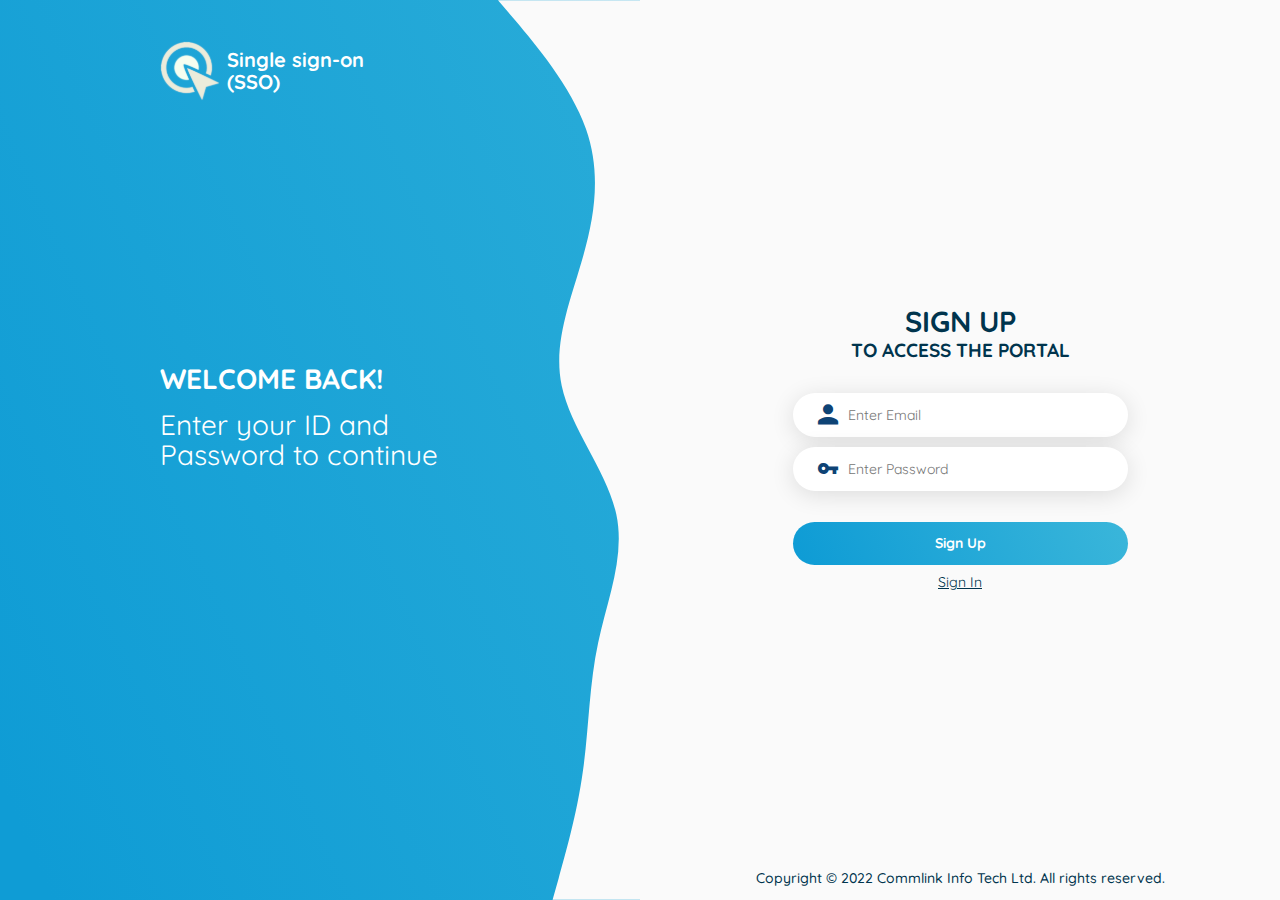
==== commit 259f7e83: "enter form, validate update email" ====
--- a/index.html
+++ b/index.html
@@ -5,7 +5,7 @@
 	<title>Single sign-on</title>
 	<meta charset="UTF-8">
 	<meta name="format-detection" content="telephone=no">
-	<link rel="stylesheet" href="css/style.min.css?_v=20220908223127">
+	<link rel="stylesheet" href="css/style.min.css?_v=20220911210218">
 	<link rel="shortcut icon" href="favicon.ico">
 	<meta name="viewport" content="width=device-width, initial-scale=1.0">
 </head>
@@ -32,16 +32,16 @@
 							<h2 class="page-sign__title">sign up</h2>
 							<h3 class="page-sign__subtitle">to access the portal</h3>
 							<h3 class="page-sign__logged loggedTitle">Welcome user</h3>
-							<div class="sign-form">
-								<div class="sign-form__email email"><input type="email" id="email" name="email" placeholder="Enter Email" maxlength="35"></div>
+							<form class="sign-form registration">
+								<div class="sign-form__email email"><input tabindex="0" type="email" id="email" name="email" placeholder="Enter Email" maxlength="35"></div>
 								<div class="sign-form__password password"><input type="password" id="password" name="password" placeholder="Enter Password" maxlength="30"></div>
-								<input class="sign-form__button signUp" id="signUp" type="submit" name="signUp" value="Sign Up" />
-								<input type="submit" class="sign-form__button login" id="login" name="login" value="Login" />
-								<input type="submit" class="sign-form__button logout" id="logout" name="logout" value="logout" />
-								<div class="sign-form__database showUsers"><input type="submit" class="sign-form__button " id="showUsers" name="showUsers" value="show all users" /></div>
-								<button class="sign-form__subbutton goSignUp" type="submit">Sign Up</button>
-								<button class="sign-form__subbutton goSignIn" type="submit">Sign In</button>
-							</div>
+								<button type="submit" class="sign-form__button signUp" id="signUp" name="signUp">Sign Up</button>
+								<button type="submit" class="sign-form__button login" id="login" name="login">Login</button>
+								<button type="button" class="sign-form__button logout" id="logout" name="logout">logout</button>
+								<div class="sign-form__database showUsers"><button type="button" class="sign-form__button" id="showUsers" name="showUsers">show all users</button></div>
+								<button class="sign-form__subbutton goSignUp" type="button">Sign Up</button>
+								<button class="sign-form__subbutton goSignIn" type="button">Sign In</button>
+								</d>
 						</div>
 						<div class="page-sign__copy">Copyright © 2022 Commlink Info Tech Ltd. All rights reserved.</div>
 					</div>
@@ -60,7 +60,7 @@
 
 	</main>
 	</div>
-	<script src="js/app.min.js?_v=20220908223127"></script>
+	<script src="js/app.min.js?_v=20220911210218"></script>
 
 </body>
 
--- a/css/style.min.css
+++ b/css/style.min.css
@@ -1 +1 @@
-@font-face{font-family:icons;font-display:swap;src:url(../fonts/icons.woff2) format("woff2"),url(../fonts/icons.woff) format("woff");font-weight:400;font-style:normal}@font-face{font-family:Quicksand;font-display:swap;src:url(../fonts/Quicksand-Bold.woff2) format("woff2"),url(../fonts/Quicksand-Bold.woff) format("woff");font-weight:700;font-style:normal}@font-face{font-family:Quicksand;font-display:swap;src:url(../fonts/Quicksand-Medium.woff2) format("woff2"),url(../fonts/Quicksand-Medium.woff) format("woff");font-weight:500;font-style:normal}@font-face{font-family:Quicksand;font-display:swap;src:url(../fonts/Quicksand-Regular.woff2) format("woff2"),url(../fonts/Quicksand-Regular.woff) format("woff");font-weight:400;font-style:normal}.modal__close::before,.modal__content--alert::after,.modal__content--checked::after,.page-users__button::before,.sign-form__database::after,.sign-form__email::before,.sign-form__password::before,[class*=_icon-]:before{font-family:icons;font-style:normal;font-weight:400;font-variant:normal;text-transform:none;line-height:1;-webkit-font-smoothing:antialiased;-moz-osx-font-smoothing:grayscale}[class*=_icon-]:before{display:block}._icon-alert:before{content:"\e902"}._icon-arrow-btn:before{content:"\e903"}._icon-burger:before{content:"\e904"}._icon-check:before{content:"\e905"}._icon-close:before{content:"\e906"}._icon-close-arrow-back:before{content:"\e907"}._icon-database:before{content:"\e908"}._icon-home:before{content:"\e909"}._icon-password:before{content:"\e900"}._icon-user:before{content:"\e901"}*{padding:0;margin:0;border:0}*,:after,:before{-webkit-box-sizing:border-box;box-sizing:border-box}body,html{height:100%;min-width:320px}body{color:#00344d;line-height:1;font-family:Quicksand,sans-serif;font-size:.875rem;-ms-text-size-adjust:100%;-moz-text-size-adjust:100%;-webkit-text-size-adjust:100%;-webkit-font-smoothing:antialiased;-moz-osx-font-smoothing:grayscale}button,input,textarea{font-family:Quicksand,sans-serif;font-size:inherit}button{cursor:pointer;color:inherit;background-color:inherit}a{color:inherit}a:link,a:visited{text-decoration:none}a:hover{text-decoration:none}ul li{list-style:none}img{vertical-align:top}h1,h2,h3,h4,h5,h6{font-weight:inherit;font-size:inherit}.lock body{overflow:hidden;-ms-touch-action:none;touch-action:none}.wrapper{min-height:100%;display:-webkit-box;display:-ms-flexbox;display:flex;-webkit-box-orient:vertical;-webkit-box-direction:normal;-ms-flex-direction:column;flex-direction:column;overflow:hidden}.wrapper>main{-webkit-box-flex:1;-ms-flex:1 1 auto;flex:1 1 auto}.wrapper>*{min-width:0}body{background-color:#fafafa}.page{display:-webkit-box;display:-ms-flexbox;display:flex}.page__container{width:2560px;display:-webkit-box;display:-ms-flexbox;display:flex;-webkit-box-pack:justify;-ms-flex-pack:justify;justify-content:space-between;background:-o-linear-gradient(203.94deg,#3ab6da 0,#3ab6da .01%,#0f9cd5 96.92%);background:linear-gradient(246.06deg,#3ab6da 0,#3ab6da .01%,#0f9cd5 96.92%)}.page-logo{display:-webkit-box;display:-ms-flexbox;display:flex;-ms-flex-item-align:start;align-self:flex-start;-webkit-box-align:center;-ms-flex-align:center;align-items:center;gap:7px}.page-logo__title{width:137px;font-size:1.25rem;line-height:1.1}.page-welcome{position:relative;padding-top:40px;width:100%;height:100%;color:#fff;font-weight:700;font-size:1.75rem;display:-webkit-box;display:-ms-flexbox;display:flex;-ms-flex-wrap:wrap;flex-wrap:wrap;-ms-flex-line-pack:justify;align-content:space-between}.page-welcome::before{content:"";position:absolute;background:url(../img/vector.svg);background-repeat:no-repeat;background-size:contain;background-position:100% 100%;background-color:transparent;-webkit-transform:rotate(0);-ms-transform:rotate(0);transform:rotate(0);bottom:0;right:-40px;width:100%;height:100%}.page-welcome__wrapper{width:320px;margin:0 auto;height:50%;display:-webkit-box;display:-ms-flexbox;display:flex;-ms-flex-wrap:wrap;flex-wrap:wrap;-ms-flex-line-pack:justify;align-content:space-between}.page-welcome__desc,.page-welcome__title{line-height:1.0714285714}.page-welcome__title{padding-top:205px;margin:0 0 16px 0;text-transform:uppercase}.page-welcome__desc{width:320px;font-weight:400}.page-sign{background:#fafafa;width:100%;height:100%;display:-webkit-box;display:-ms-flexbox;display:flex;-webkit-box-orient:horizontal;-webkit-box-direction:reverse;-ms-flex-direction:row-reverse;flex-direction:row-reverse;-webkit-box-align:end;-ms-flex-align:end;align-items:end}.page-sign-body{width:100%}.page-sign__wrapper{margin:0 auto;width:420px;height:66%;display:-webkit-box;display:-ms-flexbox;display:flex;-webkit-box-align:end;-ms-flex-align:end;align-items:flex-end;-ms-flex-wrap:wrap;flex-wrap:wrap;-ms-flex-line-pack:justify;align-content:space-between;z-index:100}.page-sign-header{margin:0 auto}.page-sign__subtitle,.page-sign__title{text-align:center;font-weight:700;text-transform:uppercase}.page-sign__title{font-size:1.8125rem;line-height:1.0344827586}.page-sign__subtitle{font-size:1.1875rem;line-height:1.5789473684;margin:0 0 27px 0}.page-sign__logged{width:100%;text-align:center;font-size:1.1875rem;line-height:1.2105263158;margin:0 0 35px 0}.page-sign__copy{line-height:1.7142857143;font-weight:500;padding:10px 0;margin:0 auto}.sign-form{display:-webkit-box;display:-ms-flexbox;display:flex;-webkit-box-orient:vertical;-webkit-box-direction:normal;-ms-flex-direction:column;flex-direction:column;width:365px;margin:0 auto;padding-right:15px;padding-left:15px}.sign-form input{width:100%;-webkit-box-shadow:0 4px 23px rgba(0,0,0,.12);box-shadow:0 4px 23px rgba(0,0,0,.12);border-radius:50px;padding:13px 55px 13px 55px;margin-bottom:10px}.sign-form input[type=email]{padding:13px 25px 13px 55px}.sign-form__email,.sign-form__password{position:relative;width:100%}.sign-form__email::before,.sign-form__password::before{display:block;font-size:1.375rem;position:absolute;top:10px;left:24px;z-index:10;color:#0e4375}.sign-form__email::before{content:"\e901"}.sign-form__password{margin:0 0 21px 0}.sign-form__password::before{content:"\e900"}.sign-form__button,.sign-form__subbutton{cursor:pointer}.sign-form__button{font-weight:700;color:#fff;height:43px;background:-o-linear-gradient(203.94deg,#3ab6da 0,#0f9cd5 96.92%);background:linear-gradient(246.06deg,#3ab6da 0,#0f9cd5 96.92%);border-radius:25px;margin:0 0 24px 0}.sign-form__subbutton{border:transparent;text-decoration:underline}.sign-form__database{position:relative;width:100%}.sign-form__database::after{content:"\e908";font-size:1.375rem;position:absolute;top:11px;right:30px;z-index:10;color:#fff;width:20px;height:20px}.users{padding:15px;background-color:#fafafa}.users__title{font-size:2rem;font-weight:700}.users__emails{display:-webkit-box;display:-ms-flexbox;display:flex;padding:10px}@supports (font-size:clamp(0.875rem ,0.7857142857rem + 0.4464285714vw ,1.5rem)){.users__emails{font-size:clamp(.875rem ,.7857142857rem + .4464285714vw ,1.5rem)}}@supports not (font-size:clamp(0.875rem ,0.7857142857rem + 0.4464285714vw ,1.5rem)){.users__emails{font-size:calc(.875rem + .625 * (100vw - 20rem)/ 140)}}.users__emails ul{padding:10px}.users__emails ul li{display:-webkit-box;display:-ms-flexbox;display:flex;position:relative;font-weight:500;margin-bottom:18px}.users__emails ul li::after{content:"";display:block;position:absolute;top:2px;left:-25px;width:20px;height:20px;background:url(../img/firebase.svg) center/cover no-repeat}[class*=-ibg]{position:relative}[class*=-ibg] img{position:absolute;width:100%;height:100%;top:0;left:0;-o-object-fit:cover;object-fit:cover}[class*=-ibg_contain] img{-o-object-fit:contain;object-fit:contain}.button:focus-visible,a:focus-visible{-webkit-transition:0s;-o-transition:0s;transition:0s;outline:3px solid #036fc6;outline-offset:2px}#login,#logout,.goSignUp,.loggedTitle{display:none}.modal{position:absolute;display:none;width:100%;height:100%;top:0;left:0;bottom:0;right:0}.modal.is-visible{display:-webkit-box;display:-ms-flexbox;display:flex}.modal__content{position:absolute;margin:0 auto;top:-70px;left:0;right:0;display:-webkit-box;display:-ms-flexbox;display:flex;-webkit-box-align:center;-ms-flex-align:center;align-items:center;-webkit-box-pack:center;-ms-flex-pack:center;justify-content:center;width:-webkit-fit-content;width:-moz-fit-content;width:fit-content;height:70px;background-color:#fff;border-radius:10px;-webkit-box-shadow:0 2px 3px 0 rgba(60,64,67,.3),0 6px 10px 4px rgba(60,64,67,.15);box-shadow:0 2px 3px 0 rgba(60,64,67,.3),0 6px 10px 4px rgba(60,64,67,.15)}.modal__content--checked::after{display:block;content:"\e905";font-size:2.25rem;position:absolute;top:16px;right:15px;z-index:999999;color:#07cc28}.modal__content--alert::after{display:block;content:"\e902";font-size:2.25rem;position:absolute;top:16px;right:15px;color:#f1e313;z-index:1}.modal__close{position:absolute;top:3px;left:3px}.modal__close::before{display:block;content:"\e906";font-size:1.125rem}.modal__text{display:-webkit-box;display:-ms-flexbox;display:flex;padding:120px;font-size:1.125rem}@-webkit-keyframes loadAlert{0%{top:-70px}100%{top:10px}}@keyframes loadAlert{0%{top:-70px}100%{top:10px}}@-webkit-keyframes closeAlert{0%{top:10px}100%{top:-70px}}@keyframes closeAlert{0%{top:10px}100%{top:-70px}}.header__container{display:-webkit-box;display:-ms-flexbox;display:flex;-webkit-box-align:center;-ms-flex-align:center;align-items:center;-webkit-box-pack:justify;-ms-flex-pack:justify;justify-content:space-between;background-color:#0e4375;color:#fff;padding:0 15px}.page-logo-users{padding-bottom:0}.page-users__button{position:relative;display:-webkit-box;display:-ms-flexbox;display:flex;-webkit-box-align:center;-ms-flex-align:center;align-items:center;font-size:1.1875rem}.page-users__button::before{content:"\e909";font-size:1.375rem;position:absolute;color:#fff;background-color:#fff;border-radius:50%;padding:8px;left:-44px;display:-webkit-box;display:-ms-flexbox;display:flex;-webkit-box-pack:center;-ms-flex-pack:center;justify-content:center;-webkit-box-align:center;-ms-flex-align:center;align-items:center;color:#0e4375}@media (max-width:47.99875em){.page__container{-webkit-box-orient:vertical;-webkit-box-direction:normal;-ms-flex-direction:column;flex-direction:column;-webkit-box-align:center;-ms-flex-align:center;align-items:center;-webkit-box-pack:center;-ms-flex-pack:center;justify-content:center}.page-logo{padding-bottom:30px}.page-logo__title{width:100%}.page-welcome{height:60%;padding-top:30px;background:url(../img/vectorHor.svg);background-repeat:no-repeat;background-color:transparent;background-size:contain;background-position:100% 100%}.page-welcome::before{display:none}.page-welcome-header{text-align:center}.page-welcome__wrapper{height:100%;-ms-flex-line-pack:start;align-content:start;-webkit-box-pack:center;-ms-flex-pack:center;justify-content:center}.page-welcome__title{padding-top:10px}.page-welcome__desc{padding-bottom:110px}.page-sign{-webkit-box-align:start;-ms-flex-align:start;align-items:flex-start;margin-top:-1px}.page-sign__wrapper{height:100%;width:100%;max-width:600px;-webkit-box-pack:center;-ms-flex-pack:center;justify-content:center}.page-sign__copy{padding:10px 35px;font-size:12px;text-align:center}.sign-form{width:100%;-webkit-box-align:center;-ms-flex-align:center;align-items:center}.sign-form input{display:-webkit-box;display:-ms-flexbox;display:flex;-webkit-box-pack:center;-ms-flex-pack:center;justify-content:center}}@media (max-width:29.99875em){.page-sign__logged{font-size:.9375rem}.modal__content{width:95%;margin:0 10px}.modal__text{padding:15px;font-size:.875rem}.users-logo__title{display:none}}@media (max-height:600px){.page-welcome::before{right:-25px}}+@font-face{font-family:icons;font-display:swap;src:url(../fonts/icons.woff2) format("woff2"),url(../fonts/icons.woff) format("woff");font-weight:400;font-style:normal}@font-face{font-family:Quicksand;font-display:swap;src:url(../fonts/Quicksand-Bold.woff2) format("woff2"),url(../fonts/Quicksand-Bold.woff) format("woff");font-weight:700;font-style:normal}@font-face{font-family:Quicksand;font-display:swap;src:url(../fonts/Quicksand-Medium.woff2) format("woff2"),url(../fonts/Quicksand-Medium.woff) format("woff");font-weight:500;font-style:normal}@font-face{font-family:Quicksand;font-display:swap;src:url(../fonts/Quicksand-Regular.woff2) format("woff2"),url(../fonts/Quicksand-Regular.woff) format("woff");font-weight:400;font-style:normal}.modal__close::before,.modal__content--alert::after,.modal__content--checked::after,.page-users__button::before,.sign-form__database::after,.sign-form__email::before,.sign-form__password::before,[class*=_icon-]:before{font-family:icons;font-style:normal;font-weight:400;font-variant:normal;text-transform:none;line-height:1;-webkit-font-smoothing:antialiased;-moz-osx-font-smoothing:grayscale}[class*=_icon-]:before{display:block}._icon-alert:before{content:"\e902"}._icon-arrow-btn:before{content:"\e903"}._icon-burger:before{content:"\e904"}._icon-check:before{content:"\e905"}._icon-close:before{content:"\e906"}._icon-close-arrow-back:before{content:"\e907"}._icon-database:before{content:"\e908"}._icon-home:before{content:"\e909"}._icon-password:before{content:"\e900"}._icon-user:before{content:"\e901"}*{padding:0;margin:0;border:0}*,:after,:before{-webkit-box-sizing:border-box;box-sizing:border-box}body,html{height:100%;min-width:320px}body{color:#00344d;line-height:1;font-family:Quicksand,sans-serif;font-size:.875rem;-ms-text-size-adjust:100%;-moz-text-size-adjust:100%;-webkit-text-size-adjust:100%;-webkit-font-smoothing:antialiased;-moz-osx-font-smoothing:grayscale}button,input,textarea{font-family:Quicksand,sans-serif;font-size:inherit}button{cursor:pointer;color:inherit;background-color:inherit}a{color:inherit}a:link,a:visited{text-decoration:none}a:hover{text-decoration:none}ul li{list-style:none}img{vertical-align:top}h1,h2,h3,h4,h5,h6{font-weight:inherit;font-size:inherit}.lock body{overflow:hidden;-ms-touch-action:none;touch-action:none}.wrapper{min-height:100%;display:-webkit-box;display:-ms-flexbox;display:flex;-webkit-box-orient:vertical;-webkit-box-direction:normal;-ms-flex-direction:column;flex-direction:column;overflow:hidden}.wrapper>main{-webkit-box-flex:1;-ms-flex:1 1 auto;flex:1 1 auto}.wrapper>*{min-width:0}body{background-color:#fafafa}.page{display:-webkit-box;display:-ms-flexbox;display:flex}.page__container{width:2560px;display:-webkit-box;display:-ms-flexbox;display:flex;-webkit-box-pack:justify;-ms-flex-pack:justify;justify-content:space-between;background:-o-linear-gradient(203.94deg,#3ab6da 0,#3ab6da .01%,#0f9cd5 96.92%);background:linear-gradient(246.06deg,#3ab6da 0,#3ab6da .01%,#0f9cd5 96.92%)}.page-logo{display:-webkit-box;display:-ms-flexbox;display:flex;-ms-flex-item-align:start;align-self:flex-start;-webkit-box-align:center;-ms-flex-align:center;align-items:center;gap:7px}.page-logo__title{width:137px;font-size:1.25rem;line-height:1.1}.page-welcome{position:relative;padding-top:40px;width:100%;height:100%;color:#fff;font-weight:700;font-size:1.75rem;display:-webkit-box;display:-ms-flexbox;display:flex;-ms-flex-wrap:wrap;flex-wrap:wrap;-ms-flex-line-pack:justify;align-content:space-between}.page-welcome::before{content:"";position:absolute;background:url(../img/vector.svg);background-repeat:no-repeat;background-size:contain;background-position:100% 100%;background-color:transparent;-webkit-transform:rotate(0);-ms-transform:rotate(0);transform:rotate(0);bottom:0;right:-40px;width:100%;height:100%}.page-welcome__wrapper{width:320px;margin:0 auto;height:50%;display:-webkit-box;display:-ms-flexbox;display:flex;-ms-flex-wrap:wrap;flex-wrap:wrap;-ms-flex-line-pack:justify;align-content:space-between}.page-welcome__desc,.page-welcome__title{line-height:1.0714285714}.page-welcome__title{padding-top:205px;margin:0 0 16px 0;text-transform:uppercase}.page-welcome__desc{width:320px;font-weight:400}.page-sign{background:#fafafa;width:100%;height:100%;display:-webkit-box;display:-ms-flexbox;display:flex;-webkit-box-orient:horizontal;-webkit-box-direction:reverse;-ms-flex-direction:row-reverse;flex-direction:row-reverse;-webkit-box-align:end;-ms-flex-align:end;align-items:end}.page-sign-body{width:100%}.page-sign__wrapper{margin:0 auto;width:420px;height:66%;display:-webkit-box;display:-ms-flexbox;display:flex;-webkit-box-align:end;-ms-flex-align:end;align-items:flex-end;-ms-flex-wrap:wrap;flex-wrap:wrap;-ms-flex-line-pack:justify;align-content:space-between;z-index:100}.page-sign-header{margin:0 auto}.page-sign__subtitle,.page-sign__title{text-align:center;font-weight:700;text-transform:uppercase}.page-sign__title{font-size:1.8125rem;line-height:1.0344827586}.page-sign__subtitle{font-size:1.1875rem;line-height:1.5789473684;margin:0 0 27px 0}.page-sign__logged{width:100%;text-align:center;font-size:1.1875rem;line-height:1.2105263158;margin:0 0 35px 0}.page-sign__copy{line-height:1.7142857143;font-weight:500;padding:10px 0;margin:0 auto}.sign-form{display:-webkit-box;display:-ms-flexbox;display:flex;-webkit-box-orient:vertical;-webkit-box-direction:normal;-ms-flex-direction:column;flex-direction:column;width:365px;margin:0 auto;padding-right:15px;padding-left:15px}.sign-form input{width:100%;-webkit-box-shadow:0 4px 23px rgba(0,0,0,.12);box-shadow:0 4px 23px rgba(0,0,0,.12);border-radius:50px;padding:13px 55px 13px 55px;margin-bottom:10px}.sign-form input[type=email]{padding:13px 25px 13px 55px}.sign-form__email,.sign-form__password{position:relative;width:100%}.sign-form__email::before,.sign-form__password::before{display:block;font-size:1.375rem;position:absolute;top:10px;left:24px;z-index:10;color:#0e4375}.sign-form__email::before{content:"\e901"}.sign-form__password{margin:0 0 21px 0}.sign-form__password::before{content:"\e900"}.sign-form__button,.sign-form__subbutton{cursor:pointer}.sign-form__button{width:100%;font-weight:700;color:#fff;height:43px;background:-o-linear-gradient(203.94deg,#3ab6da 0,#0f9cd5 96.92%);background:linear-gradient(246.06deg,#3ab6da 0,#0f9cd5 96.92%);border-radius:25px;margin:0 0 8px 0}.sign-form__subbutton{border:transparent;text-decoration:underline}.sign-form__database{display:none;position:relative;width:100%}.sign-form__database::after{content:"\e908";font-size:1.375rem;position:absolute;top:11px;right:30px;z-index:10;color:#fff;width:20px;height:20px}.signUp{display:block}.users{padding:15px;background-color:#fafafa}.users__title{font-size:2rem;font-weight:700}.users__emails{display:-webkit-box;display:-ms-flexbox;display:flex;padding:10px}@supports (font-size:clamp(0.875rem ,0.7857142857rem + 0.4464285714vw ,1.5rem)){.users__emails{font-size:clamp(.875rem ,.7857142857rem + .4464285714vw ,1.5rem)}}@supports not (font-size:clamp(0.875rem ,0.7857142857rem + 0.4464285714vw ,1.5rem)){.users__emails{font-size:calc(.875rem + .625 * (100vw - 20rem)/ 140)}}.users__emails ul{padding:10px}.users__emails ul li{display:-webkit-box;display:-ms-flexbox;display:flex;position:relative;font-weight:500;margin-bottom:18px}.users__emails ul li::after{content:"";display:block;position:absolute;top:2px;left:-25px;width:20px;height:20px;background:url(../img/firebase.svg) center/cover no-repeat}[class*=-ibg]{position:relative}[class*=-ibg] img{position:absolute;width:100%;height:100%;top:0;left:0;-o-object-fit:cover;object-fit:cover}[class*=-ibg_contain] img{-o-object-fit:contain;object-fit:contain}.button:focus-visible,a:focus-visible{-webkit-transition:0s;-o-transition:0s;transition:0s;outline:3px solid #036fc6;outline-offset:2px}#login,#logout,.goSignUp,.loggedTitle{display:none}.modal{position:absolute;display:none;width:100%;top:0;left:0;bottom:0;right:0}.modal.is-visible{display:-webkit-box;display:-ms-flexbox;display:flex}.modal__content{position:absolute;margin:0 auto;top:-70px;left:0;right:0;display:-webkit-box;display:-ms-flexbox;display:flex;-webkit-box-align:center;-ms-flex-align:center;align-items:center;-webkit-box-pack:center;-ms-flex-pack:center;justify-content:center;width:-webkit-fit-content;width:-moz-fit-content;width:fit-content;height:70px;background-color:#fff;border-radius:10px;-webkit-box-shadow:0 2px 3px 0 rgba(60,64,67,.3),0 6px 10px 4px rgba(60,64,67,.15);box-shadow:0 2px 3px 0 rgba(60,64,67,.3),0 6px 10px 4px rgba(60,64,67,.15);z-index:1000}.modal__content--checked::after{display:block;content:"\e905";font-size:2.25rem;position:absolute;top:16px;right:15px;z-index:999999;color:#07cc28}.modal__content--alert::after{display:block;content:"\e902";font-size:2.25rem;position:absolute;top:16px;right:15px;color:#f1e313;z-index:1}.modal__close{position:absolute;top:3px;left:3px}.modal__close::before{display:block;content:"\e906";font-size:1.125rem}.modal__text{display:-webkit-box;display:-ms-flexbox;display:flex;padding:120px;font-size:1.125rem}@-webkit-keyframes loadAlert{0%{top:-70px}100%{top:10px}}@keyframes loadAlert{0%{top:-70px}100%{top:10px}}@-webkit-keyframes closeAlert{0%{top:10px}100%{top:-70px}}@keyframes closeAlert{0%{top:10px}100%{top:-70px}}.header__container{display:-webkit-box;display:-ms-flexbox;display:flex;-webkit-box-align:center;-ms-flex-align:center;align-items:center;-webkit-box-pack:justify;-ms-flex-pack:justify;justify-content:space-between;background-color:#0e4375;color:#fff;padding:0 15px}.page-logo-users{padding-bottom:0}.page-users__button{position:relative;display:-webkit-box;display:-ms-flexbox;display:flex;-webkit-box-align:center;-ms-flex-align:center;align-items:center;font-size:1.1875rem}.page-users__button::before{content:"\e909";font-size:1.375rem;position:absolute;color:#fff;background-color:#fff;border-radius:50%;padding:8px;left:-44px;display:-webkit-box;display:-ms-flexbox;display:flex;-webkit-box-pack:center;-ms-flex-pack:center;justify-content:center;-webkit-box-align:center;-ms-flex-align:center;align-items:center;color:#0e4375}@media (max-width:47.99875em){.page__container{-webkit-box-orient:vertical;-webkit-box-direction:normal;-ms-flex-direction:column;flex-direction:column;-webkit-box-align:center;-ms-flex-align:center;align-items:center;-webkit-box-pack:center;-ms-flex-pack:center;justify-content:center}.page-logo{padding-bottom:30px}.page-logo__title{width:100%}.page-welcome{height:60%;padding-top:10px;background:url(../img/vectorHor.svg);background-repeat:no-repeat;background-color:transparent;background-size:contain;background-position:100% 100%}.page-welcome::before{display:none}.page-welcome-header{text-align:center}.page-welcome__wrapper{height:100%;-ms-flex-line-pack:start;align-content:start;-webkit-box-pack:center;-ms-flex-pack:center;justify-content:center}.page-welcome__title{padding-top:10px}.page-welcome__desc{padding-bottom:110px}.page-sign{-webkit-box-align:start;-ms-flex-align:start;align-items:flex-start;margin-top:-1px}.page-sign__wrapper{height:100%;width:100%;max-width:600px;-webkit-box-pack:center;-ms-flex-pack:center;justify-content:center}.page-sign__copy{padding:10px 35px;font-size:12px;text-align:center}.sign-form{width:100%;-webkit-box-align:center;-ms-flex-align:center;align-items:center}.sign-form input{display:-webkit-box;display:-ms-flexbox;display:flex;-webkit-box-pack:center;-ms-flex-pack:center;justify-content:center}}@media (max-width:29.99875em){.page-sign__logged{font-size:.9375rem}.modal__content{width:95%;margin:0 10px}.modal__text{padding:15px;font-size:.875rem}.users-logo__title{display:none}}@media (max-height:600px){.page-welcome::before{right:-25px}}